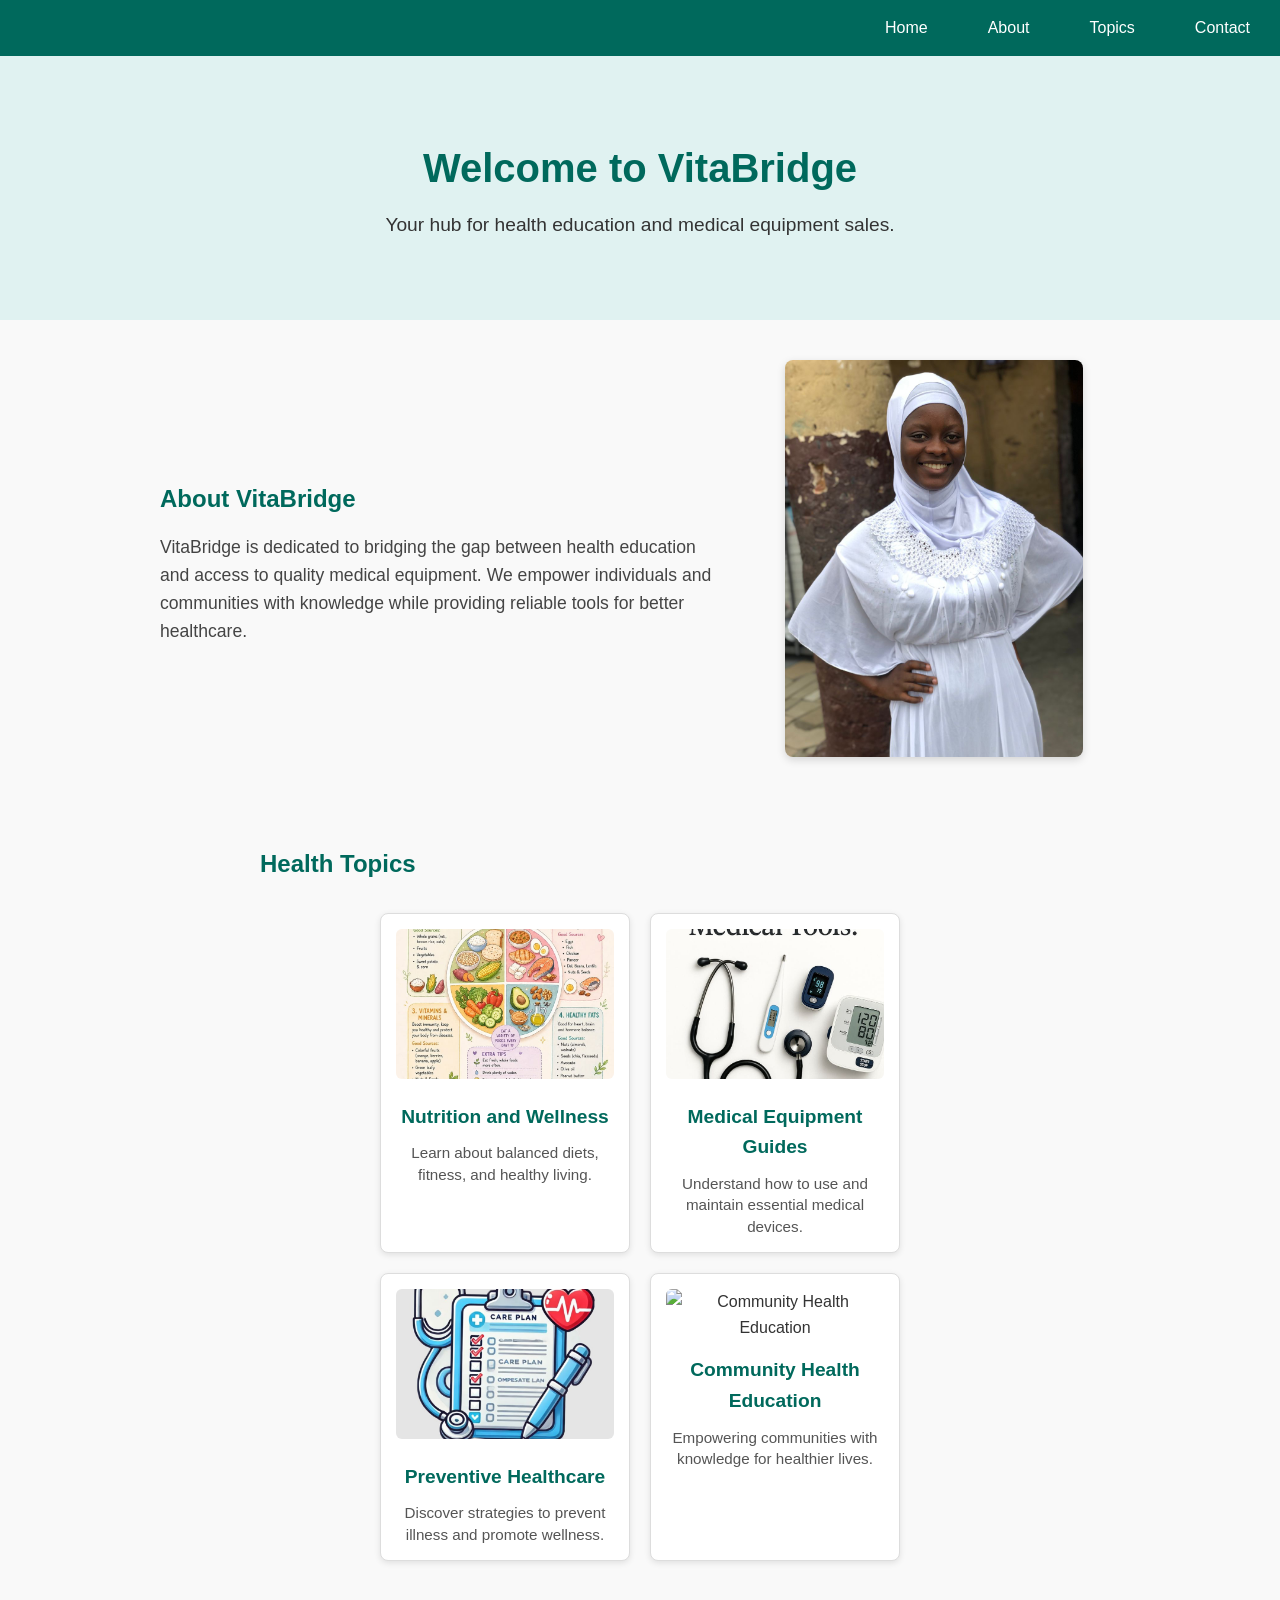
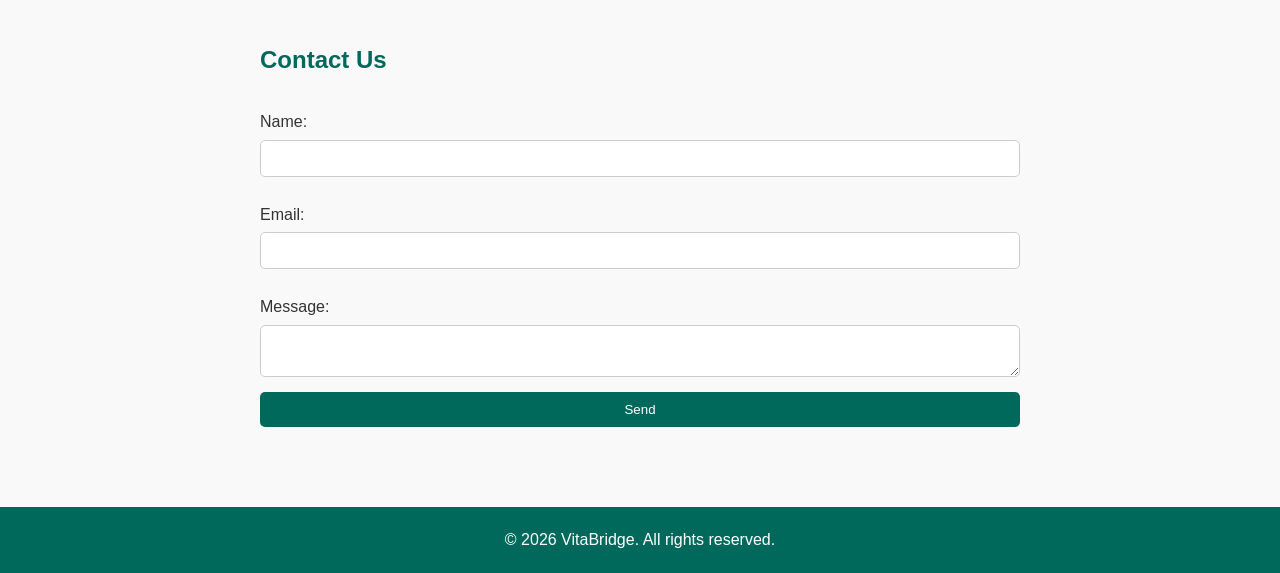
==== index.html @ cbb7559a "Updated my homepage" ====
<!DOCTYPE html>
<html lang="en">
<head>
  <meta charset="UTF-8">
  <title>VitaBridge - Home</title>
  <link rel="stylesheet" href="src/style.css">
</head>
<body>
  <header>
    <nav>
      <ul class="navbar">
        <li><a href="index.html">Home</a></li>
        <li><a href="pages/about.html">About</a></li>
        <li><a href="pages/topics.html">Topics</a></li>
        <li><a href="pages/contact.html">Contact</a></li>
      </ul>
    </nav>
  </header>

  <section class="hero">
    <h1>Welcome to VitaBridge</h1>
    <p>Your hub for health education and medical equipment sales.</p>
  </section>

  <section class="about-section">
    <div class="about-text">
      <h2>About VitaBridge</h2>
      <p>
        VitaBridge is dedicated to bridging the gap between health education 
        and access to quality medical equipment. We empower individuals and 
        communities with knowledge while providing reliable tools for better healthcare.
      </p>
    </div>
    <div class="about-image">
      <img src="images/Ayishetu.jpeg" alt="Healthcare education and equipment">
    </div>
  </section>

  <section class="content">
    <h2>Health Topics</h2>
    <div class="topics-grid">
      <div class="topic-card">
        <img src="images/nutrition.jpeg" alt="Nutrition and Wellness">
        <h3>Nutrition and Wellness</h3>
        <p>Learn about balanced diets, fitness, and healthy living.</p>
      </div>

      <div class="topic-card">
        <img src="images/equipment guide.jpeg" alt="Medical Equipment Guides">
        <h3>Medical Equipment Guides</h3>
        <p>Understand how to use and maintain essential medical devices.</p>
      </div>

      <div class="topic-card">
        <img src="images/preventive checklist.jpeg" alt="Preventive Healthcare">
        <h3>Preventive Healthcare</h3>
        <p>Discover strategies to prevent illness and promote wellness.</p>
      </div>

      <div class="topic-card">
        <img src="images/" alt="Community Health Education">
        <h3>Community Health Education</h3>
        <p>Empowering communities with knowledge for healthier lives.</p>
      </div>
    </div>
  </section>

  <section class="content">
    <h2>Contact Us</h2>
    <form>
      <label for="name">Name:</label>
      <input type="text" id="name" name="name">

      <label for="email">Email:</label>
      <input type="email" id="email" name="email">

      <label for="message">Message:</label>
      <textarea id="message" name="message"></textarea>

      <button type="submit">Send</button>
    </form>
  </section>


  <footer>
    <p>&copy; 2026 VitaBridge. All rights reserved.</p>
  </footer>
</body>
</html>
---- src/style.css ----
/* General Reset */
* {
  margin: 0;
  padding: 0;
  box-sizing: border-box;
}

/* Body */
body {
  font-family: Arial, sans-serif;
  line-height: 1.6;
  background: #f9f9f9;
  color: #333;
}

/* Navigation Bar */
.navbar {
  display: flex;
  justify-content: right;
  background: #00695c;
  list-style: none;
}

.navbar li {
  margin: 0 15px;
}

.navbar a {
  color: #fff;
  text-decoration: none;
  padding: 15px;
  display: block;
}

.navbar a:hover {
  background: #004d40;
  border-radius: 5px;
}

/* Hero Section */
.hero {
  text-align: center;
  padding: 80px 50px;
  background: #e0f2f1;
}

.hero h1 {
  font-size: 2.5em;
  color: #00695c;
}

.hero p {
  font-size: 1.2em;
  margin-top: 10px;
}

/* Content Section */
.content {
  padding: 40px 20px;
  max-width: 800px;
  margin: auto;
}

.content h2 {
  color: #00695c;
  margin-bottom: 20px;
}

/* Form */
form {
  display: flex;
  flex-direction: column;
}

form label {
  margin: 10px 0 5px;
}

form input, form textarea {
  padding: 10px;
  margin-bottom: 15px;
  border: 1px solid #ccc;
  border-radius: 5px;
}

form button {
  background: #00695c;
  color: #fff;
  padding: 10px;
  border: none;
  border-radius: 5px;
  cursor: pointer;
}

form button:hover {
  background: #004d40;
}

/* Footer */
footer {
  text-align: center;
  padding: 20px;
  background: #00695c;
  color: #fff;
  margin-top: 40px;
}

/* Topics Grid Layout */
.topics-grid {
  display: flex;
  flex-wrap: wrap;
  gap: 20px;
  justify-content: center;
  margin-top: 30px;
}

/* Individual Topic Card */
.topic-card {
  background: #fff;
  border: 1px solid #ddd;
  border-radius: 8px;
  width: 250px;
  text-align: center;
  padding: 15px;
  box-shadow: 0 2px 6px rgba(0,0,0,0.1);
  transition: transform 0.2s ease, box-shadow 0.2s ease;
}

/* Hover Effect */
.topic-card:hover {
  transform: translateY(-5px);
  box-shadow: 0 4px 12px rgba(0,0,0,0.15);
}

/* Images */
.topic-card img {
  width: 100%;
  height: 150px;
  object-fit: cover;
  border-radius: 6px;
}

/* Headings */
.topic-card h3 {
  margin: 15px 0 10px;
  color: #00695c;
  font-size: 1.2em;
}

/* Description Text */
.topic-card p {
  font-size: 0.95em;
  color: #555;
  line-height: 1.4;
}


/* About Section Layout */
.about-section {
  display: flex;
  align-items: center;
  justify-content: space-between;
  gap: 30px;
  padding: 40px 20px;
  max-width: 1000px;
  margin: auto;
}

/* Text Styling */
.about-text {
  flex: 1.2; /* slightly larger share for text */
}

.about-text h2 {
  color: #00695c;
  margin-bottom: 15px;
}

.about-text p {
  font-size: 1.1em;
  color: #444;
  line-height: 1.6;
}

/* Image Styling */
.about-image {
  flex: 0.8; /* smaller share for image */
  text-align: center;
}

.about-image img {
  max-width: 80%;   /* reduce size */
  height: auto;     /* keep correct shape */
  border-radius: 8px;
  box-shadow: 0 3px 8px rgba(0,0,0,0.15);
}

/* Responsive Design */
@media (max-width: 768px) {
  .about-section {
    flex-direction: column;
    text-align: center;
  }

  .about-text, .about-image {
    flex: unset;
    width: 100%;
  }

  .about-image img {
    max-width: 100%; /* full width on mobile */
  }
}
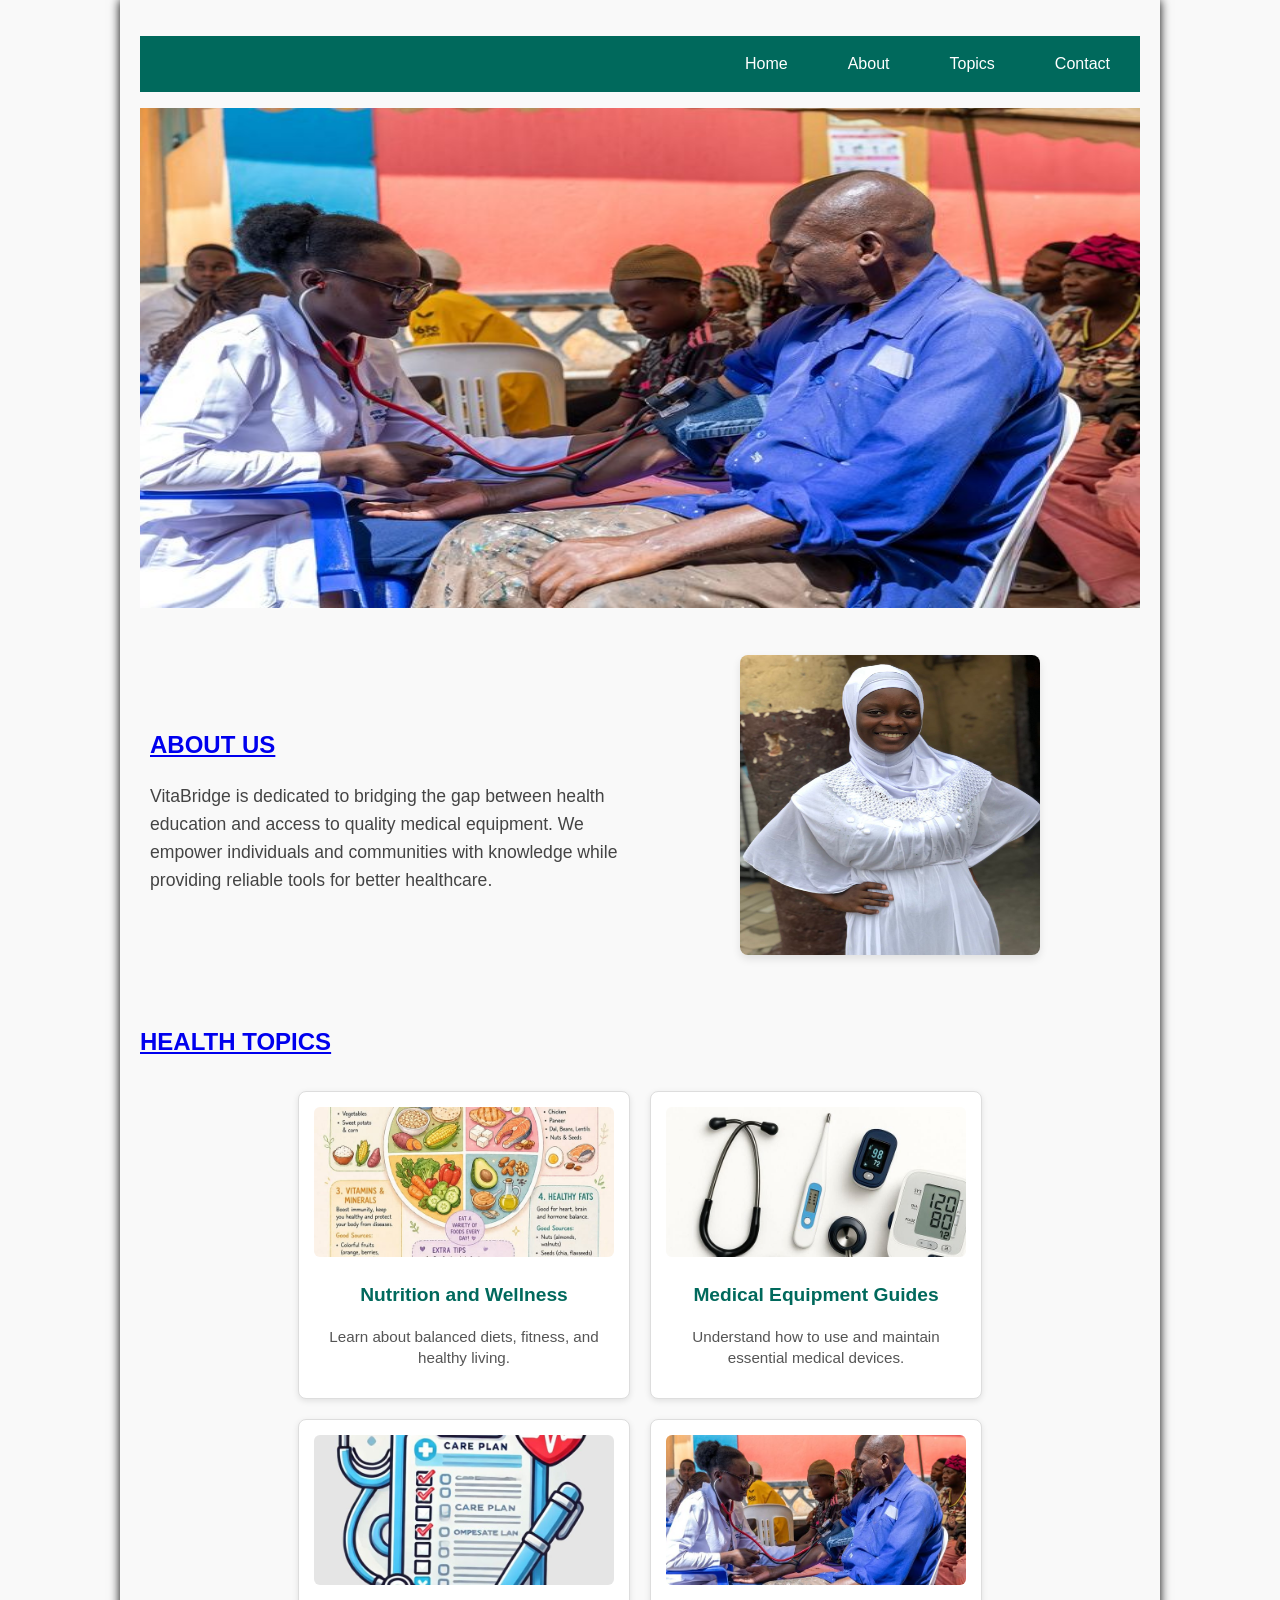
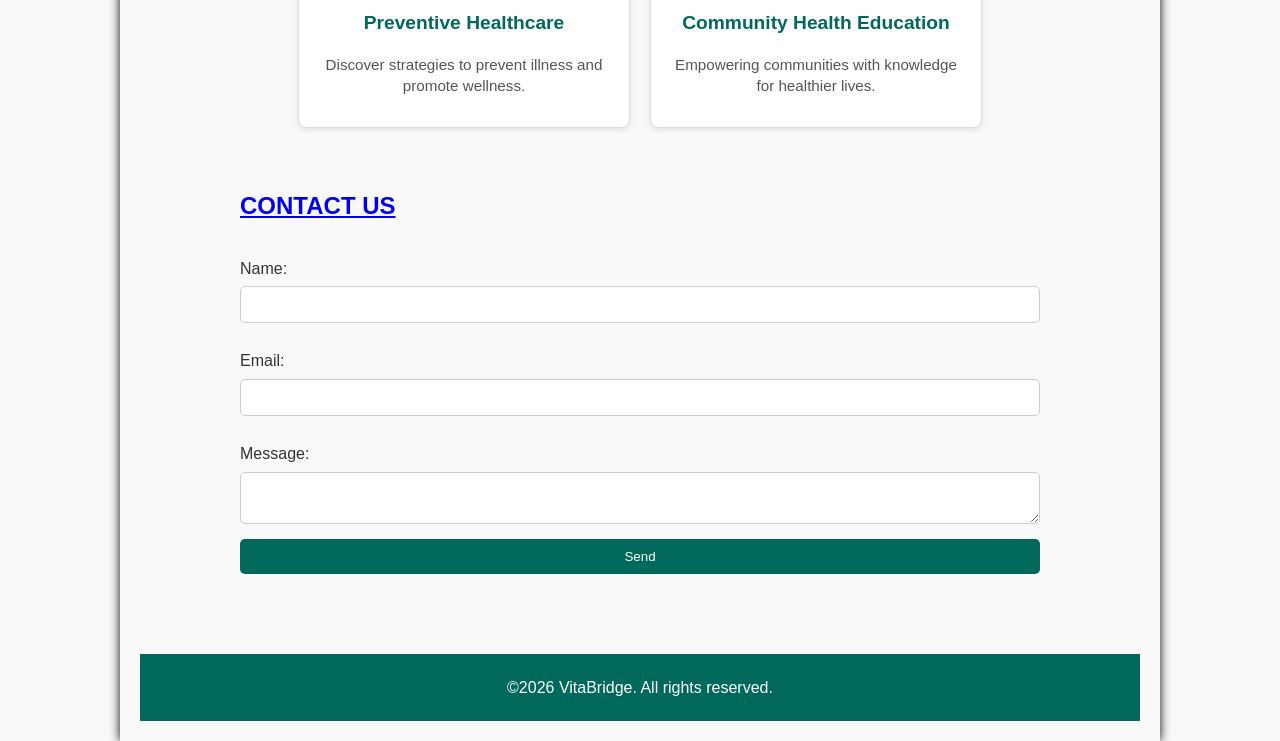
==== commit 5b34cb6f: "updated my pages" ====
--- a/index.html
+++ b/index.html
@@ -18,13 +18,14 @@
   </header>
 
   <section class="hero">
-    <h1>Welcome to VitaBridge</h1>
-    <p>Your hub for health education and medical equipment sales.</p>
+       <div class="hero-image">
+           <img src="images/community education.jpeg" alt="Header image width">
+       </div> 
   </section>
 
   <section class="about-section">
     <div class="about-text">
-      <h2>About VitaBridge</h2>
+      <h2><a href="pages/about.html" target="_blank" rel="noopener noreferrer"> ABOUT US</a></h2>
       <p>
         VitaBridge is dedicated to bridging the gap between health education 
         and access to quality medical equipment. We empower individuals and 
@@ -32,12 +33,12 @@
       </p>
     </div>
     <div class="about-image">
-      <img src="images/Ayishetu.jpeg" alt="Healthcare education and equipment">
+      <img src="images/Ayishetu.jpeg" alt="Healthcare education and equipment width">
     </div>
   </section>
 
-  <section class="content">
-    <h2>Health Topics</h2>
+  <section class="Topics">
+    <h2><a href="pages/topics.html" target="_blank" rel="noopener noreferrer">HEALTH TOPICS</a></h2>
     <div class="topics-grid">
       <div class="topic-card">
         <img src="images/nutrition.jpeg" alt="Nutrition and Wellness">
@@ -58,15 +59,15 @@
       </div>
 
       <div class="topic-card">
-        <img src="images/" alt="Community Health Education">
+        <img src="images/community education.jpeg" alt="Community Health Education">
         <h3>Community Health Education</h3>
         <p>Empowering communities with knowledge for healthier lives.</p>
       </div>
     </div>
   </section>
 
-  <section class="content">
-    <h2>Contact Us</h2>
+  <section class="contact">
+    <h2><a href="pages/contact.html">CONTACT US</a></h2>
     <form>
       <label for="name">Name:</label>
       <input type="text" id="name" name="name">
@@ -83,7 +84,7 @@
 
 
   <footer>
-    <p>&copy; 2026 VitaBridge. All rights reserved.</p>
+    <p>©2026 VitaBridge. All rights reserved.</p>
   </footer>
 </body>
 </html>
--- a/src/style.css
+++ b/src/style.css
@@ -1,9 +1,9 @@
 /* General Reset */
-* {
+/* * {
   margin: 0;
   padding: 0;
-  box-sizing: border-box;
-}
+  box-sizing:initial
+} */
 
 /* Body */
 body {
@@ -11,6 +11,11 @@
   line-height: 1.6;
   background: #f9f9f9;
   color: #333;
+  margin: auto;
+  padding: 20px;
+  box-shadow: 0px 0px 10px black;
+  gap: 1000px;
+  width: 1000px;
 }
 
 /* Navigation Bar */
@@ -39,29 +44,35 @@
 
 /* Hero Section */
 .hero {
-  text-align: center;
-  padding: 80px 50px;
-  background: #e0f2f1;
-}
-
-.hero h1 {
+  text-align:inherit
+}
+
+/* .hero h1 {
   font-size: 2.5em;
   color: #00695c;
-}
-
-.hero p {
+  margin-bottom: 20px;
+} */
+
+/* .hero p {
   font-size: 1.2em;
   margin-top: 10px;
-}
-
-/* Content Section */
-.content {
+  font-size: 1.2em;
+  color: #444;
+} */
+
+/* Contact Section */
+.contact {
   padding: 40px 20px;
   max-width: 800px;
   margin: auto;
 }
 
-.content h2 {
+.contact h2 {
+  color: #00695c;
+  margin-bottom: 20px;
+}
+
+.Topics h2 {
   color: #00695c;
   margin-bottom: 20px;
 }
@@ -75,12 +86,18 @@
 form label {
   margin: 10px 0 5px;
 }
-
-form input, form textarea {
+form textarea {
   padding: 10px;
   margin-bottom: 15px;
   border: 1px solid #ccc;
   border-radius: 5px;
+}
+
+form input{
+  padding: 10px;
+  margin-bottom: 15px;
+  border: 1px solid #ccc;
+  border-radius: 5px
 }
 
 form button {
@@ -99,7 +116,7 @@
 /* Footer */
 footer {
   text-align: center;
-  padding: 20px;
+  padding: 5px;
   background: #00695c;
   color: #fff;
   margin-top: 40px;
@@ -119,16 +136,15 @@
   background: #fff;
   border: 1px solid #ddd;
   border-radius: 8px;
-  width: 250px;
+  width: 300px;
   text-align: center;
   padding: 15px;
   box-shadow: 0 2px 6px rgba(0,0,0,0.1);
-  transition: transform 0.2s ease, box-shadow 0.2s ease;
 }
 
 /* Hover Effect */
 .topic-card:hover {
-  transform: translateY(-5px);
+  transform: translateY(10px);
   box-shadow: 0 4px 12px rgba(0,0,0,0.15);
 }
 
@@ -160,15 +176,15 @@
   display: flex;
   align-items: center;
   justify-content: space-between;
-  gap: 30px;
-  padding: 40px 20px;
+  gap: 20px;
+  padding: 40px 10px;
   max-width: 1000px;
   margin: auto;
 }
 
 /* Text Styling */
 .about-text {
-  flex: 1.2; /* slightly larger share for text */
+  flex: 1.2; 
 }
 
 .about-text h2 {
@@ -184,30 +200,27 @@
 
 /* Image Styling */
 .about-image {
-  flex: 0.8; /* smaller share for image */
+  flex: 0.9; 
   text-align: center;
 }
 
 .about-image img {
-  max-width: 80%;   /* reduce size */
-  height: auto;     /* keep correct shape */
+  height: 100px;
   border-radius: 8px;
   box-shadow: 0 3px 8px rgba(0,0,0,0.15);
 }
-
-/* Responsive Design */
-@media (max-width: 768px) {
-  .about-section {
-    flex-direction: column;
-    text-align: center;
-  }
-
-  .about-text, .about-image {
-    flex: unset;
-    width: 100%;
-  }
-
-  .about-image img {
-    max-width: 100%; /* full width on mobile */
-  }
+.about-text, .about-image {
+  flex:auto;
+  width: 100%;
+}
+
+.about-image img {
+  width: 300px;
+  height: 300px;
+  border-radius: 8px;
+  box-shadow: 0 4px 8px rgba(0,0,0,0.1);
+}
+.hero-image img{
+  width: 1000px;
+  height: 500px;
 }
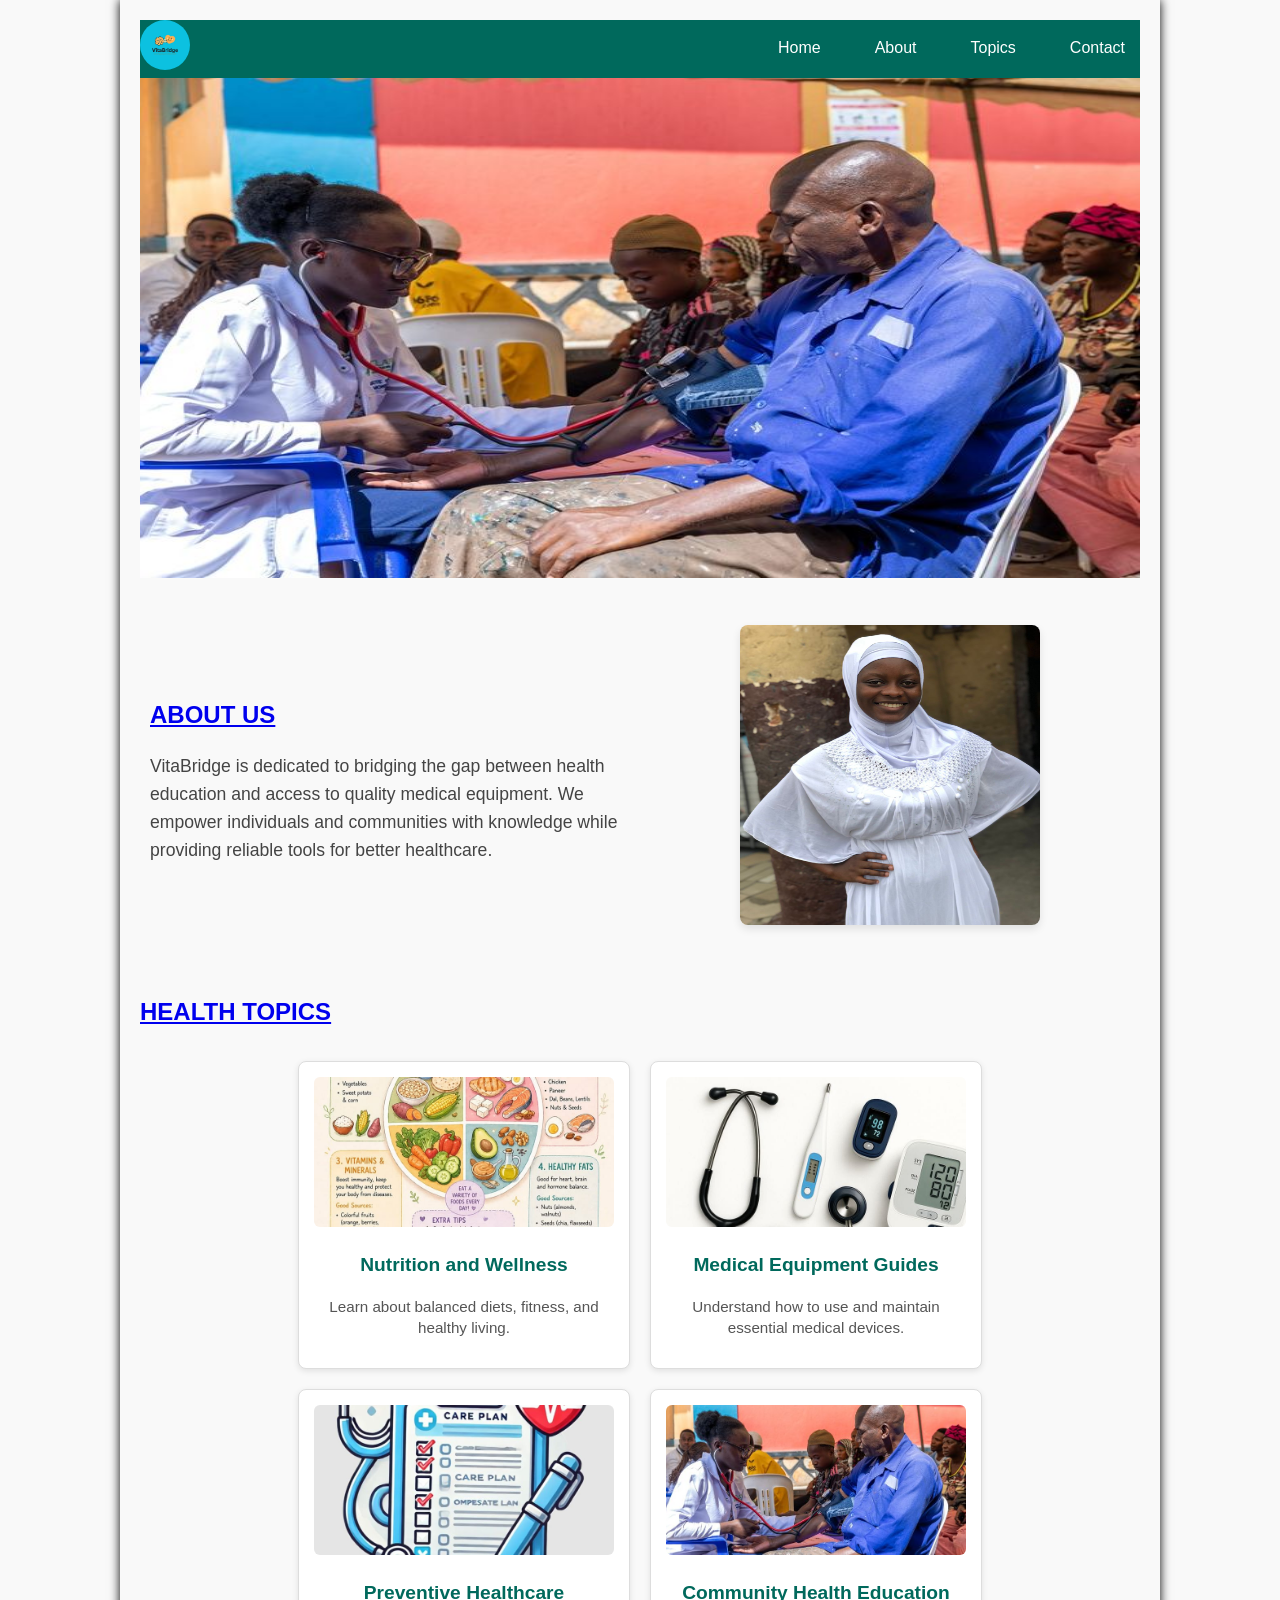
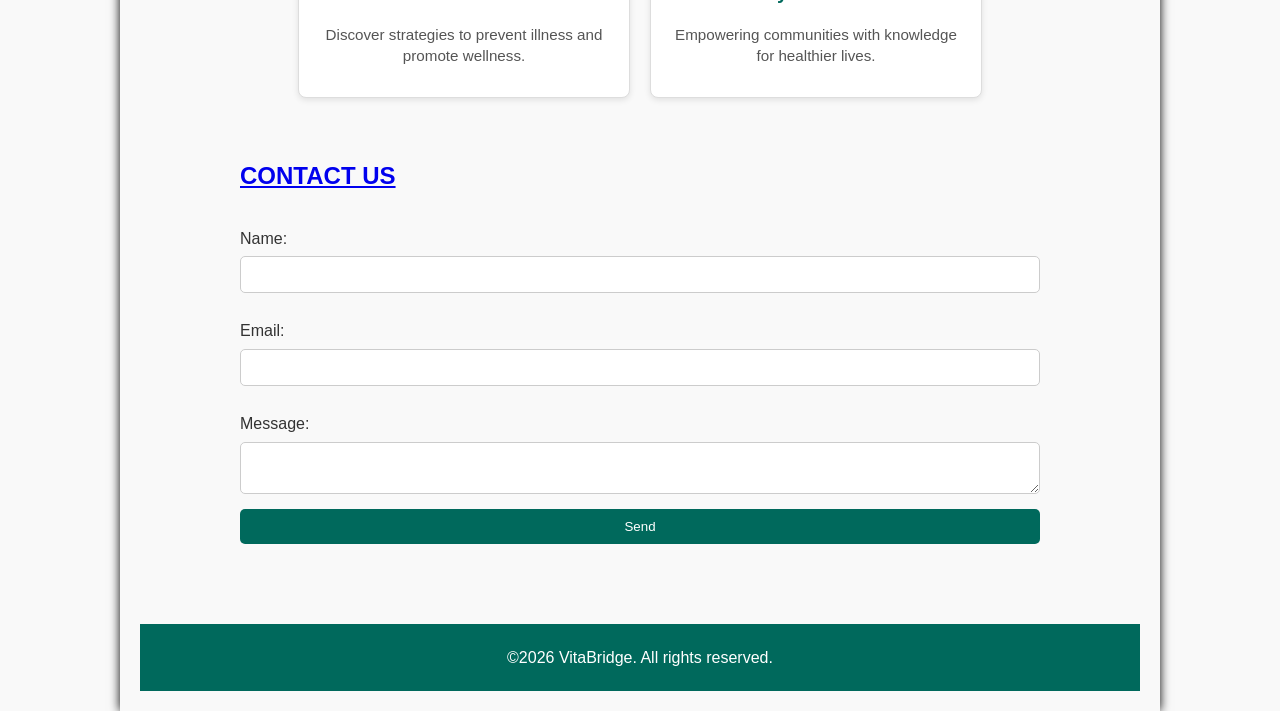
==== commit 88563f4a: "made changes to some styling" ====
--- a/index.html
+++ b/index.html
@@ -7,8 +7,11 @@
 </head>
 <body>
   <header>
-    <nav>
-      <ul class="navbar">
+    <nav class="navbar">
+      <div class="logo">
+        <img src="images/LOGO.jpeg" alt="VirtualEdge Logo">
+      </div>
+      <ul>
         <li><a href="index.html">Home</a></li>
         <li><a href="pages/about.html">About</a></li>
         <li><a href="pages/topics.html">Topics</a></li>
--- a/src/style.css
+++ b/src/style.css
@@ -25,9 +25,27 @@
   background: #00695c;
   list-style: none;
 }
-
-.navbar li {
-  margin: 0 15px;
+.navbar ul {
+  display: flex;
+  list-style: none;
+  margin: 0;
+
+}
+
+.navbar ul li {
+  margin-left: 1.5rem;
+  color: white;
+  cursor: pointer;
+}
+
+.navbar .logo {
+  margin-right: auto; 
+}
+
+.logo img {
+  width: 50px;  
+  height: 50px; 
+  border-radius: 100%;   
 }
 
 .navbar a {
